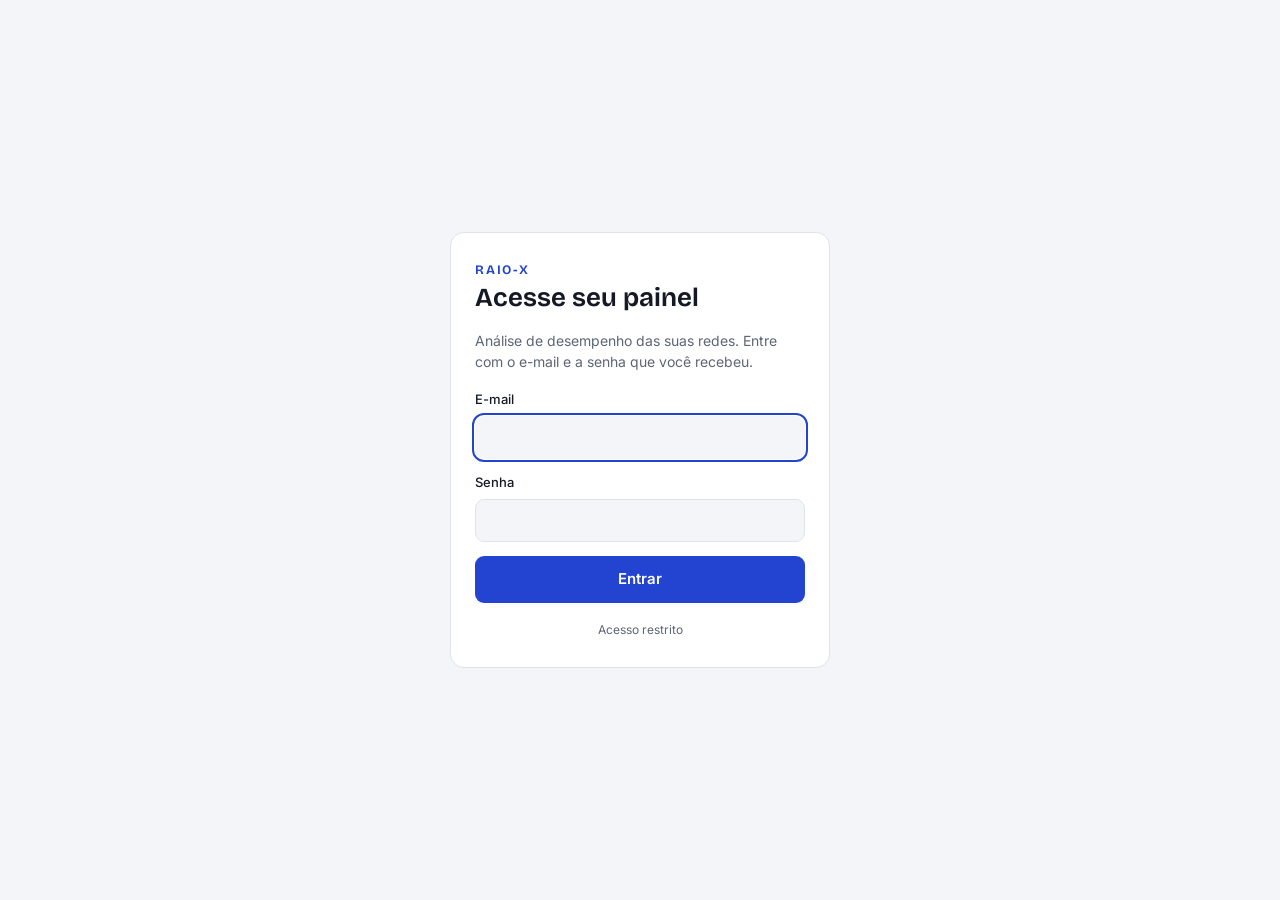
==== raiox/login/index.html @ b68fada9 "Adiciona área Raio-X com login Página de login em /raiox/login/ e painéis cifrados em /raiox/p/.  Co" ====
<!doctype html>
<html lang="pt-BR">
<head>
<meta charset="utf-8">
<meta name="viewport" content="width=device-width, initial-scale=1, viewport-fit=cover">
<meta name="robots" content="noindex, nofollow">
<title>Raio-X · Entrar</title>
<link rel="preconnect" href="https://fonts.googleapis.com">
<link rel="preconnect" href="https://fonts.gstatic.com" crossorigin>
<link rel="stylesheet" href="https://fonts.googleapis.com/css2?family=Bricolage+Grotesque:opsz,wght@12..96,650&family=Inter:wght@400;500;600&display=swap">
<style>
:root {
  --bg: #f4f5f8; --surface: #ffffff; --ink: #141925; --muted: #5d6576; --line: #e0e3ea;
  --accent: #2343d1; --on-accent: #ffffff; --down: #c03a33; --down-soft: #fae6e4;
  --display: "Bricolage Grotesque", "Segoe UI", system-ui, sans-serif;
  --body: "Inter", "Segoe UI", system-ui, sans-serif;
  color-scheme: light;
}
@media (prefers-color-scheme: dark) { :root {
  --bg: #0e1219; --surface: #161b24; --ink: #e7eaf1; --muted: #9aa2b2; --line: #2a303c;
  --accent: #86a0ff; --on-accent: #0e1219; --down: #f17a72; --down-soft: #3a1c1b; color-scheme: dark; } }
* { box-sizing: border-box; }
html, body { height: 100%; }
body { margin: 0; background: var(--bg); color: var(--ink); font: 15px/1.5 var(--body); display: grid; place-items: center;
  padding: max(24px, env(safe-area-inset-top, 0px)) max(16px, env(safe-area-inset-right, 0px)) max(24px, env(safe-area-inset-bottom, 0px)) max(16px, env(safe-area-inset-left, 0px)); }
.card { width: 100%; max-width: 380px; background: var(--surface); border: 1px solid var(--line); border-radius: 14px; padding: 28px 24px; display: flex; flex-direction: column; gap: 18px; }
.mark { font-family: var(--display); font-weight: 650; font-size: 13px; letter-spacing: .14em; text-transform: uppercase; color: var(--accent); }
h1 { margin: 2px 0 0; font-family: var(--display); font-weight: 650; font-size: 26px; line-height: 1.15; }
p { margin: 0; color: var(--muted); font-size: 14px; }
form { display: flex; flex-direction: column; gap: 14px; }
label { display: flex; flex-direction: column; gap: 6px; font-size: 13px; font-weight: 500; }
input { font: inherit; color: var(--ink); background: var(--bg); border: 1px solid var(--line); border-radius: 9px; padding: 11px 12px; }
input:focus { outline: 2px solid var(--accent); outline-offset: 1px; border-color: transparent; }
button { font: inherit; font-weight: 600; border: 0; border-radius: 9px; padding: 12px; background: var(--accent); color: var(--on-accent); cursor: pointer; }
button:disabled { opacity: .6; cursor: progress; }
button:focus-visible { outline: 2px solid var(--ink); outline-offset: 2px; }
.err { background: var(--down-soft); color: var(--down); border-radius: 8px; padding: 9px 12px; font-size: 13px; }
.foot { font-size: 12px; color: var(--muted); text-align: center; }
</style>
</head>
<body>
<main class="card">
  <div>
    <div class="mark">Raio-X</div>
    <h1>Acesse seu painel</h1>
  </div>
  <p>Análise de desempenho das suas redes. Entre com o e-mail e a senha que você recebeu.</p>
  <form id="f" autocomplete="on" action="#" onsubmit="event.preventDefault()">
    <label for="u">E-mail<input id="u" name="username" type="email" autocomplete="username" autocapitalize="none" spellcheck="false" required></label>
    <label for="s">Senha<input id="s" name="password" type="password" autocomplete="current-password" required></label>
    <div class="err" id="err" hidden></div>
    <button id="b" type="submit" disabled>Entrar</button>
  </form>
  <div class="foot">Acesso restrito</div>
</main>
<script>
const $ = (id) => document.getElementById(id);
const enc = (s) => new TextEncoder().encode(s);
const b64 = (s) => Uint8Array.from(atob(s), (c) => c.charCodeAt(0));
const hex = (u8) => [...u8].map((b) => b.toString(16).padStart(2, '0')).join('');
const ITER = 300000;
const showErr = (t) => { $('err').textContent = t; $('err').hidden = false; };
$('u').focus();
if (!window.crypto || !crypto.subtle) showErr('Este navegador não consegue abrir o painel. Atualize o navegador ou use outro.');
else $('b').disabled = false;

$('f').addEventListener('submit', async (e) => {
  e.preventDefault();
  $('err').hidden = true;
  const email = $('u').value.trim().toLowerCase();
  const senha = $('s').value.normalize('NFC');
  if (!/^[^@\s]+@[^@\s]+\.[^@\s]+$/.test(email) || !senha) { showErr('E-mail ou senha incorretos.'); return; }
  $('b').disabled = true; $('b').textContent = 'Verificando…';
  try {
    const salt = new Uint8Array(await crypto.subtle.digest('SHA-256', enc('raiox-salt:' + email)));
    const base = await crypto.subtle.importKey('raw', enc(senha), 'PBKDF2', false, ['deriveBits']);
    const bits = new Uint8Array(await crypto.subtle.deriveBits({ name: 'PBKDF2', salt, iterations: ITER, hash: 'SHA-256' }, base, 512));
    const arq = hex(bits.slice(0, 16));
    const key = await crypto.subtle.importKey('raw', bits.slice(32, 64), 'AES-GCM', false, ['decrypt']);
    let r;
    try { r = await fetch(`../u/${arq}.json`, { cache: 'no-store' }); }
    catch (_) { showErr('Sem conexão com o site. Confira a internet e tente de novo.'); throw _; }
    if (!r.ok) throw new Error('não encontrado');
    const c = await r.json();
    const pt = await crypto.subtle.decrypt({ name: 'AES-GCM', iv: b64(c.iv), additionalData: enc(arq) }, key, b64(c.ct));
    const acesso = JSON.parse(new TextDecoder().decode(pt));
    if (!/^[a-z0-9]{10}$/.test(acesso.p)) throw new Error('acesso inválido');
    try { sessionStorage.setItem('raiox:' + acesso.p, acesso.k); } catch (_) { showErr('O navegador bloqueou o acesso. Saia da janela anônima ou libere os dados do site.'); throw _; }
    location.href = `../p/${acesso.p}/`;
  } catch (err) {
    if ($('err').hidden) showErr('E-mail ou senha incorretos.');
    $('b').disabled = false; $('b').textContent = 'Entrar';
  }
});
</script>
</body>
</html>
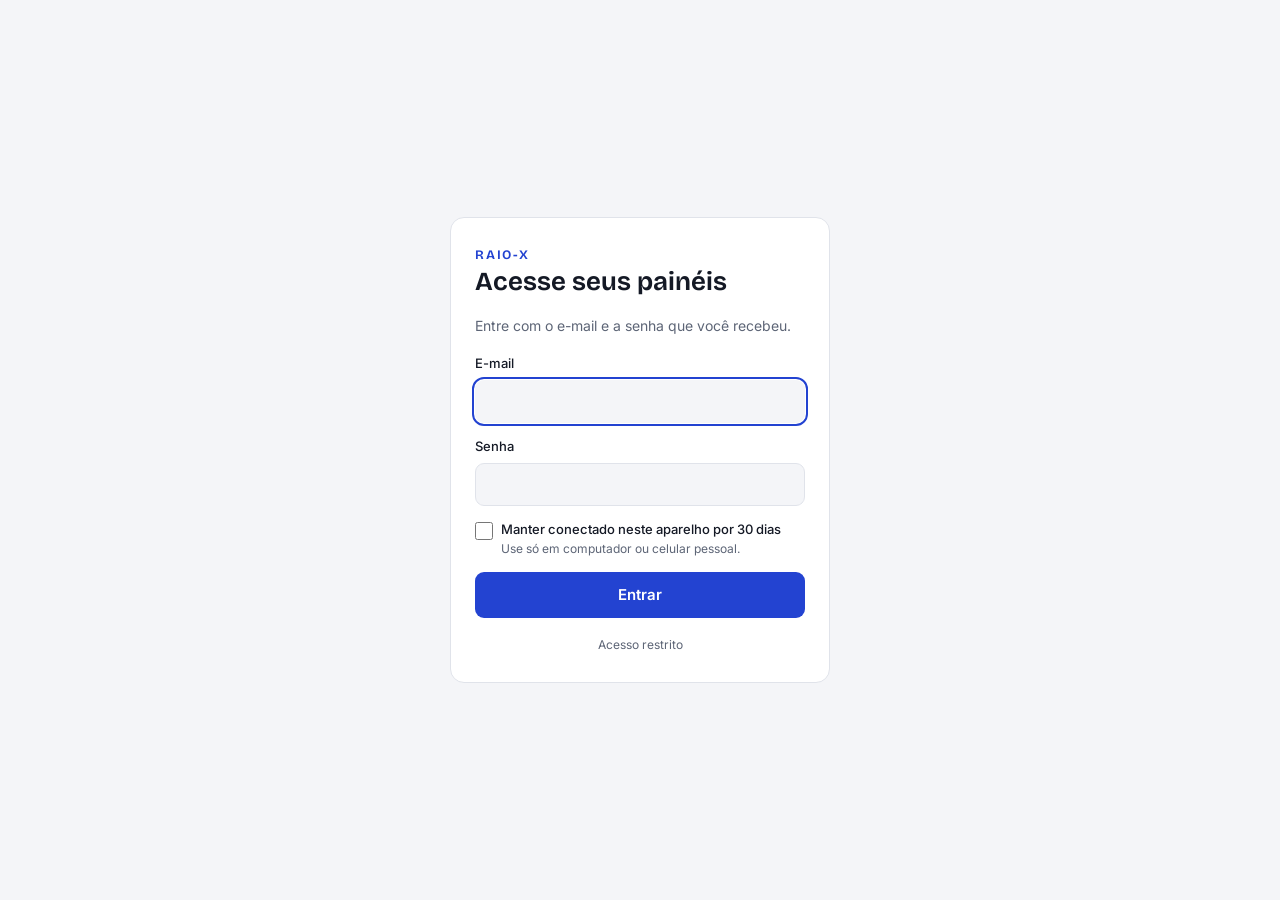
==== commit 97c002f6: "Raio-X: acesso a vários painéis e novos painéis Co-Authored-By: Claude Opus 5.5 <noreply@anthropic.c" ====
--- a/raiox/login/index.html
+++ b/raiox/login/index.html
@@ -34,6 +34,9 @@
 button { font: inherit; font-weight: 600; border: 0; border-radius: 9px; padding: 12px; background: var(--accent); color: var(--on-accent); cursor: pointer; }
 button:disabled { opacity: .6; cursor: progress; }
 button:focus-visible { outline: 2px solid var(--ink); outline-offset: 2px; }
+.manter { flex-direction: row; align-items: flex-start; gap: 8px; font-weight: 500; }
+.manter input { width: 18px; height: 18px; margin: 2px 0 0; accent-color: var(--accent); flex: none; }
+.manter small { display: block; color: var(--muted); font-size: 12px; font-weight: 400; }
 .err { background: var(--down-soft); color: var(--down); border-radius: 8px; padding: 9px 12px; font-size: 13px; }
 .foot { font-size: 12px; color: var(--muted); text-align: center; }
 </style>
@@ -42,12 +45,13 @@
 <main class="card">
   <div>
     <div class="mark">Raio-X</div>
-    <h1>Acesse seu painel</h1>
+    <h1>Acesse seus painéis</h1>
   </div>
-  <p>Análise de desempenho das suas redes. Entre com o e-mail e a senha que você recebeu.</p>
+  <p>Entre com o e-mail e a senha que você recebeu.</p>
   <form id="f" autocomplete="on" action="#" onsubmit="event.preventDefault()">
     <label for="u">E-mail<input id="u" name="username" type="email" autocomplete="username" autocapitalize="none" spellcheck="false" required></label>
     <label for="s">Senha<input id="s" name="password" type="password" autocomplete="current-password" required></label>
+    <label class="manter" for="m"><input id="m" type="checkbox"><span>Manter conectado neste aparelho por 30 dias<small>Use só em computador ou celular pessoal.</small></span></label>
     <div class="err" id="err" hidden></div>
     <button id="b" type="submit" disabled>Entrar</button>
   </form>
@@ -84,9 +88,18 @@
     const c = await r.json();
     const pt = await crypto.subtle.decrypt({ name: 'AES-GCM', iv: b64(c.iv), additionalData: enc(arq) }, key, b64(c.ct));
     const acesso = JSON.parse(new TextDecoder().decode(pt));
-    if (!/^[a-z0-9]{10}$/.test(acesso.p)) throw new Error('acesso inválido');
-    try { sessionStorage.setItem('raiox:' + acesso.p, acesso.k); } catch (_) { showErr('O navegador bloqueou o acesso. Saia da janela anônima ou libere os dados do site.'); throw _; }
-    location.href = `../p/${acesso.p}/`;
+    const lista = (acesso.paineis || [{ p: acesso.p, k: acesso.k, nome: '', perfil: '' }]).filter((x) => /^[a-z0-9]{10}$/.test(x.p));
+    if (!lista.length) throw new Error('acesso inválido');
+    // limpa qualquer acesso anterior neste navegador e grava o novo
+    [sessionStorage, localStorage].forEach((st) => { try { Object.keys(st).filter((k) => k.startsWith('raiox:')).forEach((k) => st.removeItem(k)); } catch (_) {} });
+    const manter = $('m').checked;
+    try {
+      const st = manter ? localStorage : sessionStorage;
+      if (manter) st.setItem('raiox:expira', String(Date.now() + 30 * 86400000));
+      lista.forEach((x) => st.setItem('raiox:' + x.p, x.k));
+      st.setItem('raiox:sessao', JSON.stringify({ email, paineis: lista.map(({ k, ...resto }) => resto) }));
+    } catch (_) { showErr('O navegador bloqueou o acesso. Saia da janela anônima ou libere os dados do site.'); throw _; }
+    location.href = lista.length === 1 ? `../p/${lista[0].p}/` : '../meus/';
   } catch (err) {
     if ($('err').hidden) showErr('E-mail ou senha incorretos.');
     $('b').disabled = false; $('b').textContent = 'Entrar';
